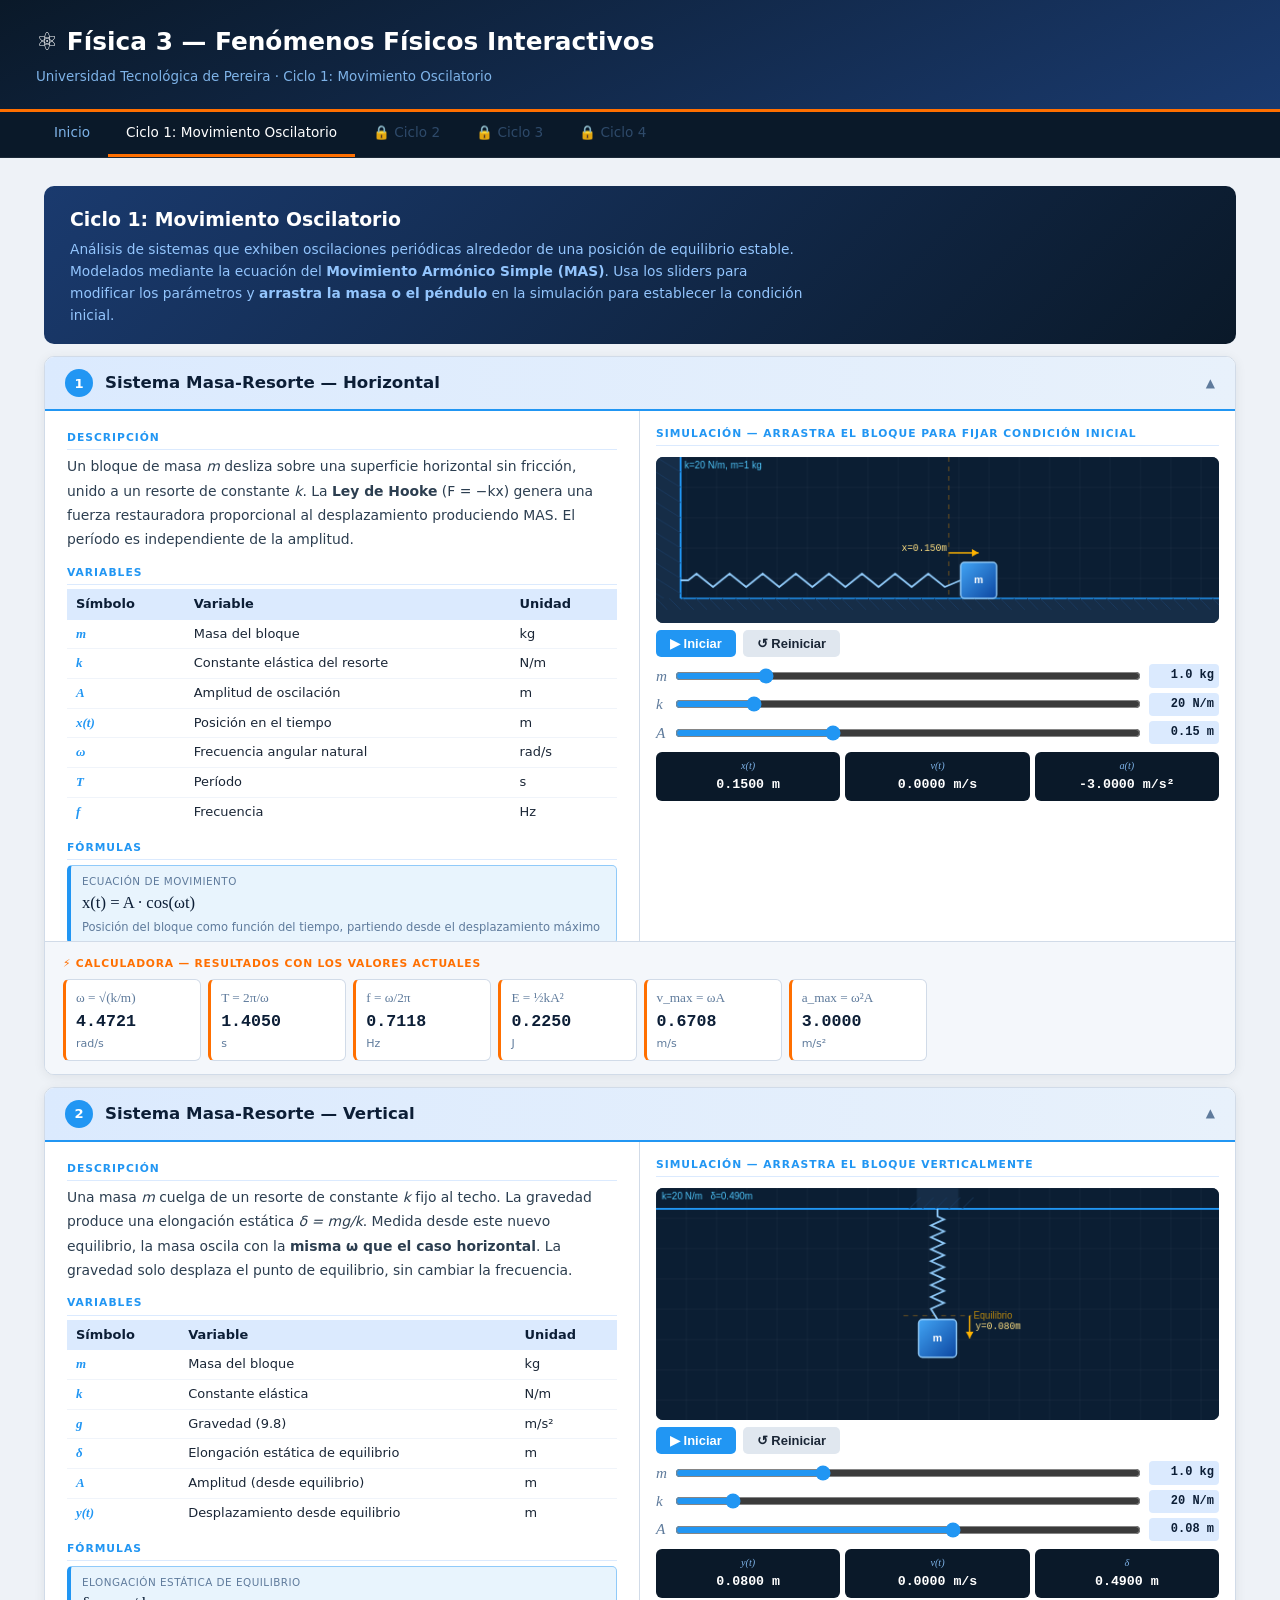
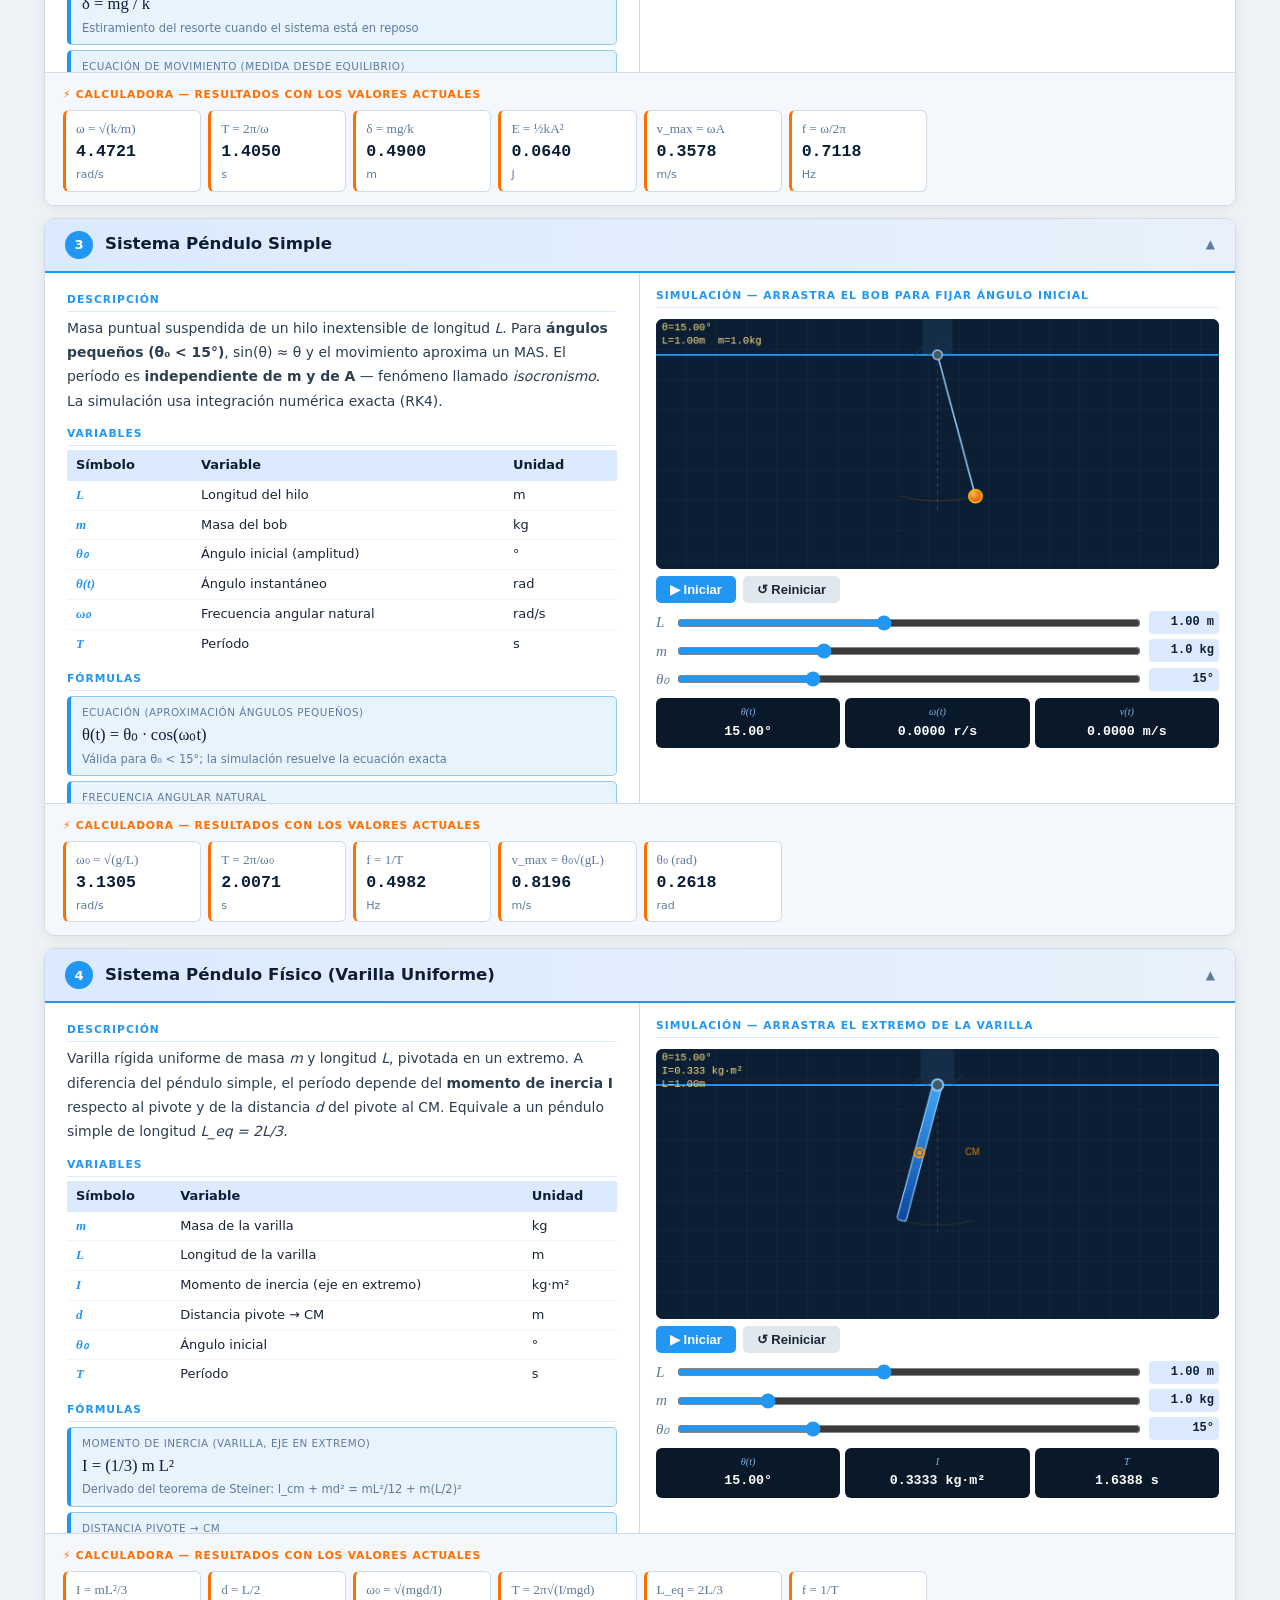
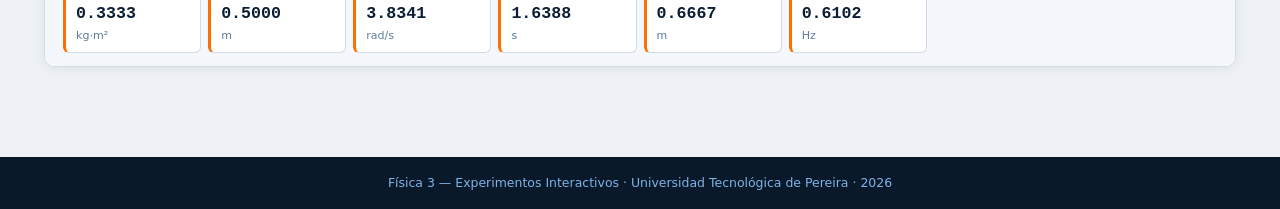
==== ciclo1.html @ 71fa4393 "se agregó la base del proyecto" ====
<!DOCTYPE html>
<html lang="es">
<head>
  <meta charset="UTF-8">
  <meta name="viewport" content="width=device-width,initial-scale=1">
  <title>Física 3 — Ciclo 1: Movimiento Oscilatorio</title>
  <link rel="stylesheet" href="css/styles.css">
</head>
<body>
  <header>
    <h1>⚛ Física 3 — Fenómenos Físicos Interactivos</h1>
    <p>Universidad Tecnológica de Pereira · Ciclo 1: Movimiento Oscilatorio</p>
  </header>
  <nav>
    <a href="index.html">Inicio</a>
    <a href="ciclo1.html" class="on">Ciclo 1: Movimiento Oscilatorio</a>
    <span class="lk">🔒 Ciclo 2</span>
    <span class="lk">🔒 Ciclo 3</span>
    <span class="lk">🔒 Ciclo 4</span>
  </nav>
  <main>
    <div class="cycle-intro">
      <h2>Ciclo 1: Movimiento Oscilatorio</h2>
      <p>Análisis de sistemas que exhiben oscilaciones periódicas alrededor de una posición de equilibrio estable. Modelados mediante la ecuación del <strong>Movimiento Armónico Simple (MAS)</strong>. Usa los sliders para modificar los parámetros y <strong>arrastra la masa o el péndulo</strong> en la simulación para establecer la condición inicial.</p>
    </div>

    <!-- EXP 1 -->
    <article class="card">
      <div class="chdr" onclick="tog(1)"><div class="cnum">1</div><h3>Sistema Masa-Resorte — Horizontal</h3><span class="ico" id="i1">▲</span></div>
      <div class="cbody" id="b1">
        <div class="egrid">
          <div class="icol">
            <div class="lbl">Descripción</div>
            <p class="desc">Un bloque de masa <em>m</em> desliza sobre una superficie horizontal sin fricción, unido a un resorte de constante <em>k</em>. La <strong>Ley de Hooke</strong> (F = −kx) genera una fuerza restauradora proporcional al desplazamiento produciendo MAS. El período es independiente de la amplitud.</p>
            <div class="lbl">Variables</div>
            <table class="vt">
              <tr><th>Símbolo</th><th>Variable</th><th>Unidad</th></tr>
              <tr><td class="vs">m</td><td>Masa del bloque</td><td>kg</td></tr>
              <tr><td class="vs">k</td><td>Constante elástica del resorte</td><td>N/m</td></tr>
              <tr><td class="vs">A</td><td>Amplitud de oscilación</td><td>m</td></tr>
              <tr><td class="vs">x(t)</td><td>Posición en el tiempo</td><td>m</td></tr>
              <tr><td class="vs">ω</td><td>Frecuencia angular natural</td><td>rad/s</td></tr>
              <tr><td class="vs">T</td><td>Período</td><td>s</td></tr>
              <tr><td class="vs">f</td><td>Frecuencia</td><td>Hz</td></tr>
            </table>
            <div class="lbl">Fórmulas</div>
            <div class="fb"><div class="fn">Ecuación de movimiento</div><div class="fe">x(t) = A · cos(ωt)</div><div class="fd">Posición del bloque como función del tiempo, partiendo desde el desplazamiento máximo</div></div>
            <div class="fb"><div class="fn">Frecuencia angular natural</div><div class="fe">ω = √(k / m)</div><div class="fd">Mayor k o menor m → mayor ω → oscilación más rápida</div></div>
            <div class="fb"><div class="fn">Período de oscilación</div><div class="fe">T = 2π / ω = 2π · √(m / k)</div><div class="fd">Tiempo para completar un ciclo completo; independiente de A</div></div>
            <div class="fb"><div class="fn">Energía mecánica total (conservada)</div><div class="fe">E = ½ k A²</div><div class="fd">Constante durante el movimiento sin fricción; se distribuye entre Ec y Ep</div></div>
          </div>
          <div class="scol">
            <div class="lbl">Simulación — arrastra el bloque para fijar condición inicial</div>
            <canvas id="cv1" height="175"></canvas>
            <div class="ctrls"><button class="btn bgo" id="bb1">▶ Iniciar</button><button class="btn brs" id="br1">↺ Reiniciar</button></div>
            <div class="sls">
              <label>m</label><input type="range" id="s1m" min="0.1" max="5" step="0.1" value="1"><span class="sv" id="d1m">1.0 kg</span>
              <label>k</label><input type="range" id="s1k" min="5" max="100" step="1" value="20"><span class="sv" id="d1k">20 N/m</span>
              <label>A</label><input type="range" id="s1A" min="0.05" max="0.35" step="0.01" value="0.15"><span class="sv" id="d1A">0.15 m</span>
            </div>
            <div class="rdout">
              <div class="ri"><div class="rl">x(t)</div><div class="rv" id="r1x">0.1500 m</div></div>
              <div class="ri"><div class="rl">v(t)</div><div class="rv" id="r1v">0.0000 m/s</div></div>
              <div class="ri"><div class="rl">a(t)</div><div class="rv" id="r1a">0.0000 m/s²</div></div>
            </div>
          </div>
        </div>
        <div class="calc"><div class="cttl">⚡ Calculadora — resultados con los valores actuales</div><div class="cgrid" id="cl1"></div></div>
      </div>
    </article>

    <!-- EXP 2 -->
    <article class="card">
      <div class="chdr" onclick="tog(2)"><div class="cnum">2</div><h3>Sistema Masa-Resorte — Vertical</h3><span class="ico" id="i2">▲</span></div>
      <div class="cbody" id="b2">
        <div class="egrid">
          <div class="icol">
            <div class="lbl">Descripción</div>
            <p class="desc">Una masa <em>m</em> cuelga de un resorte de constante <em>k</em> fijo al techo. La gravedad produce una elongación estática <em>δ = mg/k</em>. Medida desde este nuevo equilibrio, la masa oscila con la <strong>misma ω que el caso horizontal</strong>. La gravedad solo desplaza el punto de equilibrio, sin cambiar la frecuencia.</p>
            <div class="lbl">Variables</div>
            <table class="vt">
              <tr><th>Símbolo</th><th>Variable</th><th>Unidad</th></tr>
              <tr><td class="vs">m</td><td>Masa del bloque</td><td>kg</td></tr>
              <tr><td class="vs">k</td><td>Constante elástica</td><td>N/m</td></tr>
              <tr><td class="vs">g</td><td>Gravedad (9.8)</td><td>m/s²</td></tr>
              <tr><td class="vs">δ</td><td>Elongación estática de equilibrio</td><td>m</td></tr>
              <tr><td class="vs">A</td><td>Amplitud (desde equilibrio)</td><td>m</td></tr>
              <tr><td class="vs">y(t)</td><td>Desplazamiento desde equilibrio</td><td>m</td></tr>
            </table>
            <div class="lbl">Fórmulas</div>
            <div class="fb"><div class="fn">Elongación estática de equilibrio</div><div class="fe">δ = mg / k</div><div class="fd">Estiramiento del resorte cuando el sistema está en reposo</div></div>
            <div class="fb"><div class="fn">Ecuación de movimiento (medida desde equilibrio)</div><div class="fe">y(t) = A · cos(ωt)</div><div class="fd">La gravedad no aparece porque y se mide desde el nuevo equilibrio</div></div>
            <div class="fb"><div class="fn">Frecuencia angular</div><div class="fe">ω = √(k / m)</div><div class="fd">Idéntica al caso horizontal — g no interviene en ω</div></div>
            <div class="fb"><div class="fn">Período</div><div class="fe">T = 2π · √(m / k)</div><div class="fd">Independiente de g y de la elongación estática δ</div></div>
          </div>
          <div class="scol">
            <div class="lbl">Simulación — arrastra el bloque verticalmente</div>
            <canvas id="cv2" height="245"></canvas>
            <div class="ctrls"><button class="btn bgo" id="bb2">▶ Iniciar</button><button class="btn brs" id="br2">↺ Reiniciar</button></div>
            <div class="sls">
              <label>m</label><input type="range" id="s2m" min="0.1" max="3" step="0.1" value="1"><span class="sv" id="d2m">1.0 kg</span>
              <label>k</label><input type="range" id="s2k" min="10" max="100" step="5" value="20"><span class="sv" id="d2k">20 N/m</span>
              <label>A</label><input type="range" id="s2A" min="0.02" max="0.12" step="0.01" value="0.08"><span class="sv" id="d2A">0.08 m</span>
            </div>
            <div class="rdout">
              <div class="ri"><div class="rl">y(t)</div><div class="rv" id="r2y">0.0800 m</div></div>
              <div class="ri"><div class="rl">v(t)</div><div class="rv" id="r2v">0.0000 m/s</div></div>
              <div class="ri"><div class="rl">δ</div><div class="rv" id="r2d">0.4900 m</div></div>
            </div>
          </div>
        </div>
        <div class="calc"><div class="cttl">⚡ Calculadora — resultados con los valores actuales</div><div class="cgrid" id="cl2"></div></div>
      </div>
    </article>

    <!-- EXP 3 -->
    <article class="card">
      <div class="chdr" onclick="tog(3)"><div class="cnum">3</div><h3>Sistema Péndulo Simple</h3><span class="ico" id="i3">▲</span></div>
      <div class="cbody" id="b3">
        <div class="egrid">
          <div class="icol">
            <div class="lbl">Descripción</div>
            <p class="desc">Masa puntual suspendida de un hilo inextensible de longitud <em>L</em>. Para <strong>ángulos pequeños (θ₀ &lt; 15°)</strong>, sin(θ) ≈ θ y el movimiento aproxima un MAS. El período es <strong>independiente de m y de A</strong> — fenómeno llamado <em>isocronismo</em>. La simulación usa integración numérica exacta (RK4).</p>
            <div class="lbl">Variables</div>
            <table class="vt">
              <tr><th>Símbolo</th><th>Variable</th><th>Unidad</th></tr>
              <tr><td class="vs">L</td><td>Longitud del hilo</td><td>m</td></tr>
              <tr><td class="vs">m</td><td>Masa del bob</td><td>kg</td></tr>
              <tr><td class="vs">θ₀</td><td>Ángulo inicial (amplitud)</td><td>°</td></tr>
              <tr><td class="vs">θ(t)</td><td>Ángulo instantáneo</td><td>rad</td></tr>
              <tr><td class="vs">ω₀</td><td>Frecuencia angular natural</td><td>rad/s</td></tr>
              <tr><td class="vs">T</td><td>Período</td><td>s</td></tr>
            </table>
            <div class="lbl">Fórmulas</div>
            <div class="fb"><div class="fn">Ecuación (aproximación ángulos pequeños)</div><div class="fe">θ(t) = θ₀ · cos(ω₀t)</div><div class="fd">Válida para θ₀ &lt; 15°; la simulación resuelve la ecuación exacta</div></div>
            <div class="fb"><div class="fn">Frecuencia angular natural</div><div class="fe">ω₀ = √(g / L)</div><div class="fd">Solo depende de L y g; la masa m no influye</div></div>
            <div class="fb"><div class="fn">Período</div><div class="fe">T = 2π · √(L / g)</div><div class="fd">Isocronismo: T independiente de m y θ₀ (ángulos pequeños)</div></div>
            <div class="fb"><div class="fn">Velocidad máxima (al pasar por vertical)</div><div class="fe">v_max = θ₀ · √(gL)</div><div class="fd">θ₀ debe expresarse en radianes</div></div>
          </div>
          <div class="scol">
            <div class="lbl">Simulación — arrastra el bob para fijar ángulo inicial</div>
            <canvas id="cv3" height="265"></canvas>
            <div class="ctrls"><button class="btn bgo" id="bb3">▶ Iniciar</button><button class="btn brs" id="br3">↺ Reiniciar</button></div>
            <div class="sls">
              <label>L</label><input type="range" id="s3L" min="0.2" max="2" step="0.05" value="1"><span class="sv" id="d3L">1.00 m</span>
              <label>m</label><input type="range" id="s3m" min="0.1" max="3" step="0.1" value="1"><span class="sv" id="d3m">1.0 kg</span>
              <label>θ₀</label><input type="range" id="s3t" min="3" max="45" step="1" value="15"><span class="sv" id="d3t">15°</span>
            </div>
            <div class="rdout">
              <div class="ri"><div class="rl">θ(t)</div><div class="rv" id="r3t">15.00°</div></div>
              <div class="ri"><div class="rl">ω(t)</div><div class="rv" id="r3w">0.0000 r/s</div></div>
              <div class="ri"><div class="rl">v(t)</div><div class="rv" id="r3v">0.0000 m/s</div></div>
            </div>
          </div>
        </div>
        <div class="calc"><div class="cttl">⚡ Calculadora — resultados con los valores actuales</div><div class="cgrid" id="cl3"></div></div>
      </div>
    </article>

    <!-- EXP 4 -->
    <article class="card">
      <div class="chdr" onclick="tog(4)"><div class="cnum">4</div><h3>Sistema Péndulo Físico (Varilla Uniforme)</h3><span class="ico" id="i4">▲</span></div>
      <div class="cbody" id="b4">
        <div class="egrid">
          <div class="icol">
            <div class="lbl">Descripción</div>
            <p class="desc">Varilla rígida uniforme de masa <em>m</em> y longitud <em>L</em>, pivotada en un extremo. A diferencia del péndulo simple, el período depende del <strong>momento de inercia I</strong> respecto al pivote y de la distancia <em>d</em> del pivote al CM. Equivale a un péndulo simple de longitud <em>L_eq = 2L/3</em>.</p>
            <div class="lbl">Variables</div>
            <table class="vt">
              <tr><th>Símbolo</th><th>Variable</th><th>Unidad</th></tr>
              <tr><td class="vs">m</td><td>Masa de la varilla</td><td>kg</td></tr>
              <tr><td class="vs">L</td><td>Longitud de la varilla</td><td>m</td></tr>
              <tr><td class="vs">I</td><td>Momento de inercia (eje en extremo)</td><td>kg·m²</td></tr>
              <tr><td class="vs">d</td><td>Distancia pivote → CM</td><td>m</td></tr>
              <tr><td class="vs">θ₀</td><td>Ángulo inicial</td><td>°</td></tr>
              <tr><td class="vs">T</td><td>Período</td><td>s</td></tr>
            </table>
            <div class="lbl">Fórmulas</div>
            <div class="fb"><div class="fn">Momento de inercia (varilla, eje en extremo)</div><div class="fe">I = (1/3) m L²</div><div class="fd">Derivado del teorema de Steiner: I_cm + md² = mL²/12 + m(L/2)²</div></div>
            <div class="fb"><div class="fn">Distancia pivote → CM</div><div class="fe">d = L / 2</div><div class="fd">El CM de una varilla uniforme está en su punto medio geométrico</div></div>
            <div class="fb"><div class="fn">Período general del péndulo físico</div><div class="fe">T = 2π · √(I / mgd)</div><div class="fd">Válido para cualquier cuerpo rígido que oscila en torno a un eje fijo</div></div>
            <div class="fb"><div class="fn">Período simplificado (varilla uniforme)</div><div class="fe">T = 2π · √(2L / 3g)</div><div class="fd">Equivale a péndulo simple de longitud equivalente L_eq = 2L/3</div></div>
          </div>
          <div class="scol">
            <div class="lbl">Simulación — arrastra el extremo de la varilla</div>
            <canvas id="cv4" height="285"></canvas>
            <div class="ctrls"><button class="btn bgo" id="bb4">▶ Iniciar</button><button class="btn brs" id="br4">↺ Reiniciar</button></div>
            <div class="sls">
              <label>L</label><input type="range" id="s4L" min="0.2" max="2" step="0.05" value="1"><span class="sv" id="d4L">1.00 m</span>
              <label>m</label><input type="range" id="s4m" min="0.1" max="5" step="0.1" value="1"><span class="sv" id="d4m">1.0 kg</span>
              <label>θ₀</label><input type="range" id="s4t" min="3" max="45" step="1" value="15"><span class="sv" id="d4t">15°</span>
            </div>
            <div class="rdout">
              <div class="ri"><div class="rl">θ(t)</div><div class="rv" id="r4t">15.00°</div></div>
              <div class="ri"><div class="rl">I</div><div class="rv" id="r4I">0.3333 kg·m²</div></div>
              <div class="ri"><div class="rl">T</div><div class="rv" id="r4T">— s</div></div>
            </div>
          </div>
        </div>
        <div class="calc"><div class="cttl">⚡ Calculadora — resultados con los valores actuales</div><div class="cgrid" id="cl4"></div></div>
      </div>
    </article>
  </main>
  <footer>Física 3 — Experimentos Interactivos · Universidad Tecnológica de Pereira · 2026</footer>

  <!-- Scripts: orden obligatorio -->
  <script src="js/utils.js"></script>
  <script src="js/main.js"></script>
  <script src="js/sim1.js"></script>
  <script src="js/sim2.js"></script>
  <script src="js/sim3.js"></script>
  <script src="js/sim4.js"></script>
</body>
</html>
---- css/styles.css ----
*,*::before,*::after { box-sizing: border-box; margin: 0; padding: 0; }

:root {
  --navy: #0c1e36;
  --blue: #1565c0;
  --lb:   #2196f3;
  --acc:  #ff6f00;
  --bg:   #eef2f7;
  --card: #fff;
  --bdr:  #d1dbe8;
  --muted:#5f7b9c;
  --text: #1a2636;
}

body {
  font-family: 'Segoe UI', system-ui, sans-serif;
  background: var(--bg);
  color: var(--text);
  line-height: 1.6;
}

/* ── Header ─────────────────────────────────────── */
header {
  background: linear-gradient(155deg, #0a1929, #1a3a6e);
  color: #fff;
  padding: 22px 36px;
  border-bottom: 3px solid var(--acc);
}
header h1 { font-size: 1.55rem; font-weight: 700; }
header p  { color: #7eb3e8; font-size: .84rem; margin-top: 4px; }

/* ── Nav ─────────────────────────────────────────── */
nav {
  background: #0a1929;
  display: flex;
  padding: 0 36px;
  border-bottom: 1px solid rgba(255,255,255,.07);
  overflow-x: auto;
}
nav a, nav span {
  color: #7eb3e8;
  text-decoration: none;
  padding: 10px 18px;
  font-size: .85rem;
  font-weight: 500;
  border-bottom: 3px solid transparent;
  white-space: nowrap;
  display: inline-block;
}
nav a.on  { color: #fff; border-color: var(--acc); }
nav a:hover { color: #fff; }
nav .lk   { color: #2e4a6a; cursor: default; }

/* ── Main ────────────────────────────────────────── */
main { max-width: 1220px; margin: 0 auto; padding: 28px 14px; }

/* ── Hub (index) ────────────────────────────────── */
.hub-grid {
  display: grid;
  grid-template-columns: repeat(auto-fill, minmax(240px, 1fr));
  gap: 18px;
  margin-top: 10px;
}
.hub-card {
  background: var(--card);
  border: 1px solid var(--bdr);
  border-radius: 12px;
  padding: 28px 24px;
  text-decoration: none;
  color: var(--text);
  box-shadow: 0 2px 12px rgba(0,0,0,.07);
  transition: transform .15s, box-shadow .15s;
}
.hub-card:hover { transform: translateY(-3px); box-shadow: 0 6px 22px rgba(0,0,0,.12); }
.hub-card.locked { opacity: .5; cursor: default; pointer-events: none; }
.hub-num {
  width: 36px; height: 36px;
  background: var(--lb); color: #fff;
  border-radius: 50%;
  display: grid; place-items: center;
  font-weight: 700; font-size: 1rem;
  margin-bottom: 12px;
}
.hub-card h2  { font-size: 1.05rem; margin-bottom: 8px; }
.hub-card p   { font-size: .84rem; color: var(--muted); }
.hub-btn      { display: inline-block; margin-top: 14px; color: var(--lb); font-weight: 600; font-size: .85rem; }

/* ── Cycle intro ─────────────────────────────────── */
.cycle-intro {
  background: linear-gradient(135deg, #1a3a6e, #0a1929);
  color: #fff;
  padding: 18px 26px;
  border-radius: 10px;
  margin-bottom: 6px;
}
.cycle-intro h2 { font-size: 1.18rem; margin-bottom: 4px; }
.cycle-intro p  { color: #93c5fd; font-size: .86rem; max-width: 740px; }

/* ── Card ────────────────────────────────────────── */
.card {
  background: var(--card);
  border: 1px solid var(--bdr);
  border-radius: 10px;
  margin: 12px 0;
  overflow: hidden;
  box-shadow: 0 2px 12px rgba(0,0,0,.07);
}
.chdr {
  background: linear-gradient(90deg, #dbeafe, #e8f1fb);
  border-bottom: 2px solid var(--lb);
  padding: 12px 20px;
  display: flex;
  align-items: center;
  gap: 12px;
  cursor: pointer;
  user-select: none;
  transition: background .15s;
}
.chdr:hover { background: linear-gradient(90deg, #bfdbfe, #dbeafe); }
.cnum {
  width: 28px; height: 28px;
  background: var(--lb); color: #fff;
  border-radius: 50%;
  display: grid; place-items: center;
  font-weight: 700; font-size: .82rem;
  flex-shrink: 0;
}
.chdr h3 { color: var(--navy); font-size: 1.04rem; flex: 1; }
.ico     { color: var(--muted); font-size: .75rem; margin-left: auto; }

/* ── Experiment grid ─────────────────────────────── */
.egrid {
  display: grid;
  grid-template-columns: 1fr 1fr;
}
@media (max-width: 800px) { .egrid { grid-template-columns: 1fr; } }

.icol {
  padding: 18px 22px;
  border-right: 1px solid var(--bdr);
  overflow-y: auto;
  max-height: 530px;
}
@media (max-width: 800px) {
  .icol { border-right: none; border-bottom: 1px solid var(--bdr); }
}
.scol { padding: 14px 16px; display: flex; flex-direction: column; gap: 7px; }

/* ── Info labels ─────────────────────────────────── */
.lbl {
  font-size: .67rem; font-weight: 700;
  letter-spacing: 1px; text-transform: uppercase;
  color: var(--lb);
  margin: 12px 0 4px;
  padding-bottom: 3px;
  border-bottom: 1px solid #dbeafe;
}
.lbl:first-child { margin-top: 0; }
.desc { font-size: .87rem; color: #2c3e50; line-height: 1.75; }

/* ── Variables table ─────────────────────────────── */
.vt { width: 100%; border-collapse: collapse; font-size: .81rem; margin-top: 4px; }
.vt th { background: #dbeafe; color: var(--navy); font-weight: 600; padding: 5px 9px; text-align: left; }
.vt td { padding: 4px 9px; border-bottom: 1px solid #f0f4fa; }
.vt tr:last-child td { border: none; }
.vs { font-family: 'Times New Roman', serif; font-style: italic; font-weight: 700; color: var(--lb); }

/* ── Formula box ─────────────────────────────────── */
.fb {
  background: #e8f4fd;
  border: 1px solid #90caf9;
  border-left: 4px solid var(--lb);
  border-radius: 5px;
  padding: 7px 11px;
  margin: 5px 0;
}
.fb .fn { font-size: .65rem; text-transform: uppercase; letter-spacing: .5px; color: var(--muted); margin-bottom: 1px; }
.fb .fe { font-family: 'Times New Roman', serif; font-size: 1.04rem; color: var(--navy); }
.fb .fd { font-size: .72rem; color: var(--muted); margin-top: 1px; }

/* ── Simulation canvas ───────────────────────────── */
canvas {
  width: 100%;
  background: #0b1e33;
  border-radius: 7px;
  display: block;
  cursor: crosshair;
}

/* ── Buttons ─────────────────────────────────────── */
.ctrls { display: flex; gap: 7px; }
.btn   { padding: 6px 14px; border: none; border-radius: 5px; cursor: pointer; font-size: .81rem; font-weight: 600; }
.bgo   { background: var(--lb); color: #fff; }
.bgo:hover { background: #1976d2; }
.brs   { background: #e0e7ef; color: var(--text); }
.brs:hover { background: #cfd8e3; }

/* ── Sliders ─────────────────────────────────────── */
.sls { display: grid; grid-template-columns: auto 1fr 70px; gap: 4px 8px; align-items: center; }
.sls label { font-family: 'Times New Roman', serif; font-style: italic; font-size: .95rem; color: var(--muted); }
.sls input { accent-color: var(--lb); }
.sv {
  font-size: .75rem; font-weight: 700; font-family: monospace;
  background: #dbeafe; color: var(--navy);
  padding: 2px 5px; border-radius: 4px; text-align: right;
}

/* ── Readout row ─────────────────────────────────── */
.rdout { display: grid; grid-template-columns: repeat(3, 1fr); gap: 5px; }
.ri    { background: #0a1929; color: #fff; border-radius: 6px; padding: 6px 8px; text-align: center; }
.ri .rl { font-size: .64rem; color: #7eb3e8; font-family: 'Times New Roman', serif; font-style: italic; }
.ri .rv { font-family: monospace; font-size: .83rem; font-weight: 600; }

/* ── Calculator ──────────────────────────────────── */
.calc  { background: #f4f7fb; border-top: 1px solid var(--bdr); padding: 13px 18px; }
.cttl  { font-size: .67rem; font-weight: 700; text-transform: uppercase; letter-spacing: .8px; color: var(--acc); margin-bottom: 7px; }
.cgrid { display: grid; grid-template-columns: repeat(auto-fill, minmax(138px, 1fr)); gap: 7px; }
.ci    { background: #fff; border: 1px solid var(--bdr); border-left: 3px solid var(--acc); border-radius: 6px; padding: 7px 10px; }
.ci .cf { font-family: 'Times New Roman', serif; font-size: .83rem; color: var(--muted); }
.ci .cv { font-size: 1.04rem; font-weight: 700; color: var(--navy); font-family: monospace; }
.ci .cu { font-size: .69rem; color: var(--muted); }

/* ── Locked card ─────────────────────────────────── */
.lcard {
  background: var(--card); border: 2px dashed var(--bdr);
  border-radius: 10px; padding: 36px;
  text-align: center; color: var(--muted);
  margin: 10px 0;
}

/* ── Footer ──────────────────────────────────────── */
footer {
  background: #0a1929; color: #7eb3e8;
  text-align: center; padding: 16px;
  font-size: .78rem; margin-top: 50px;
}
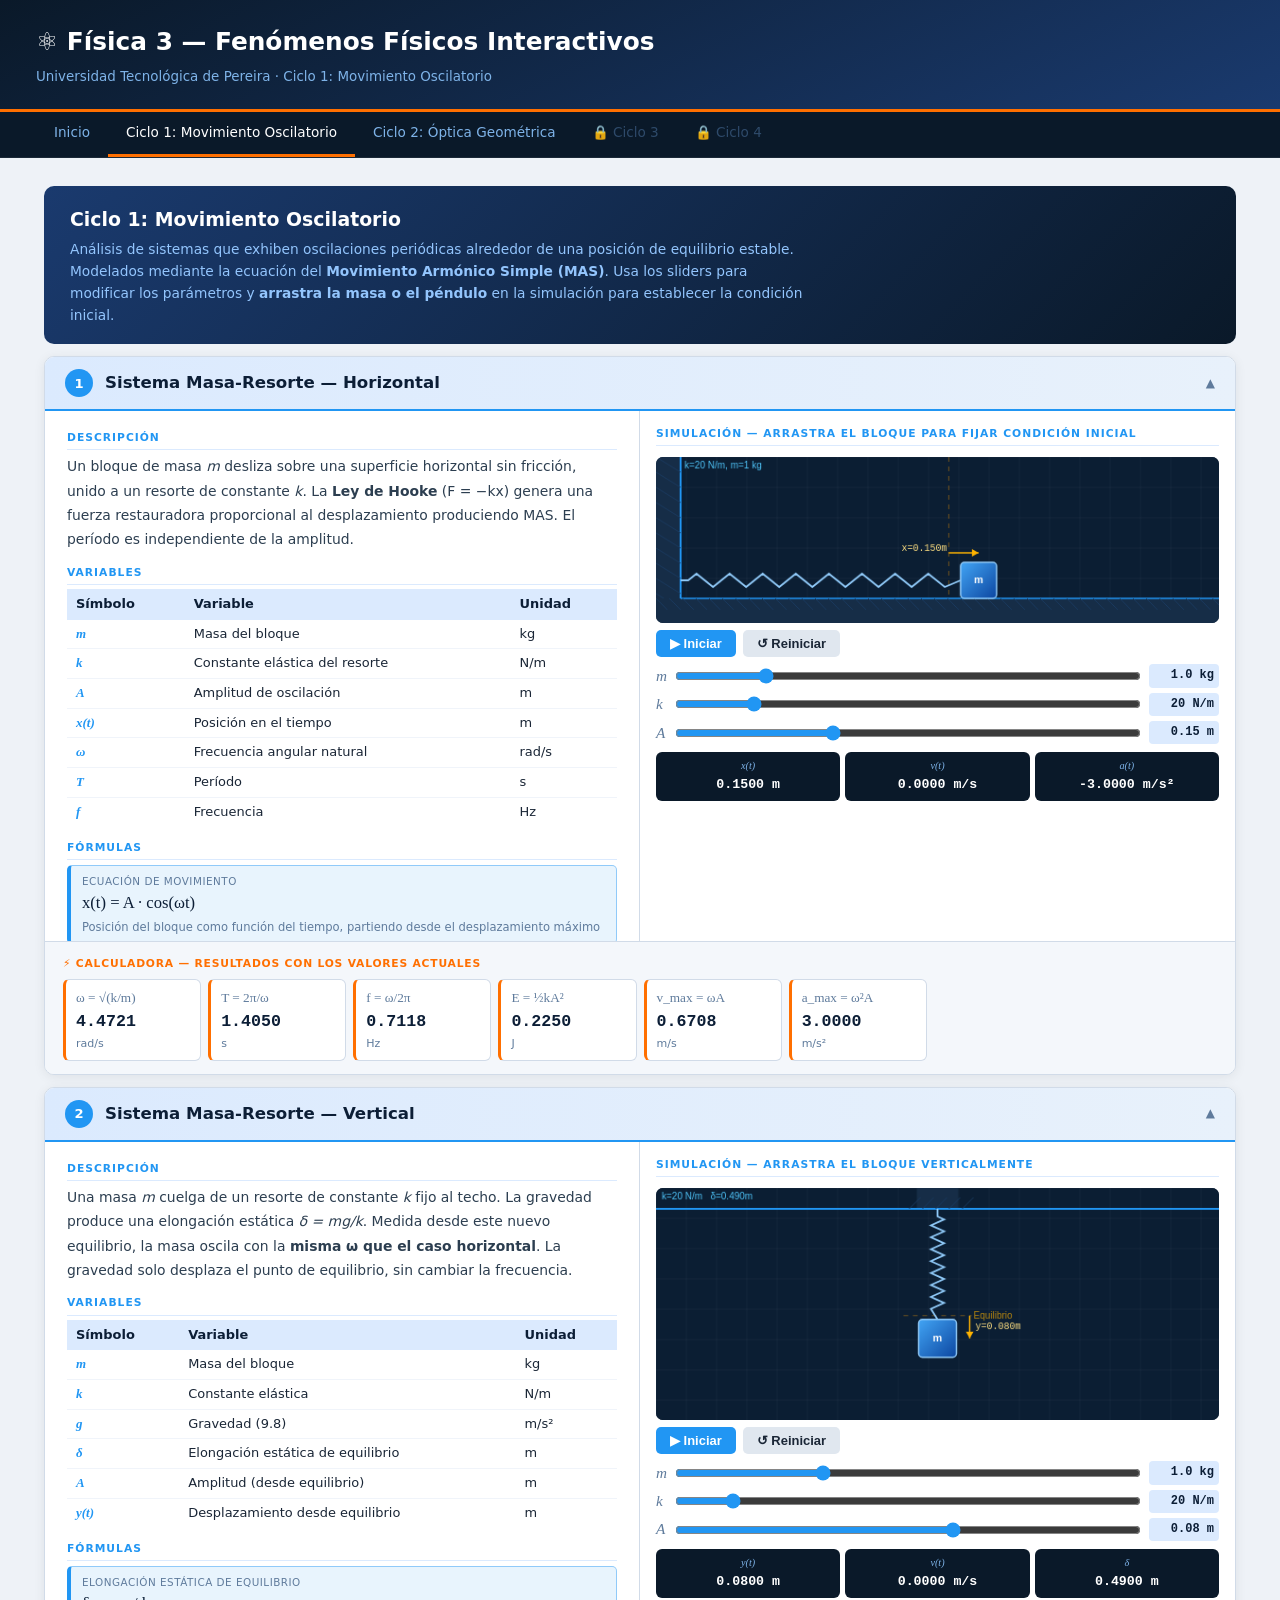
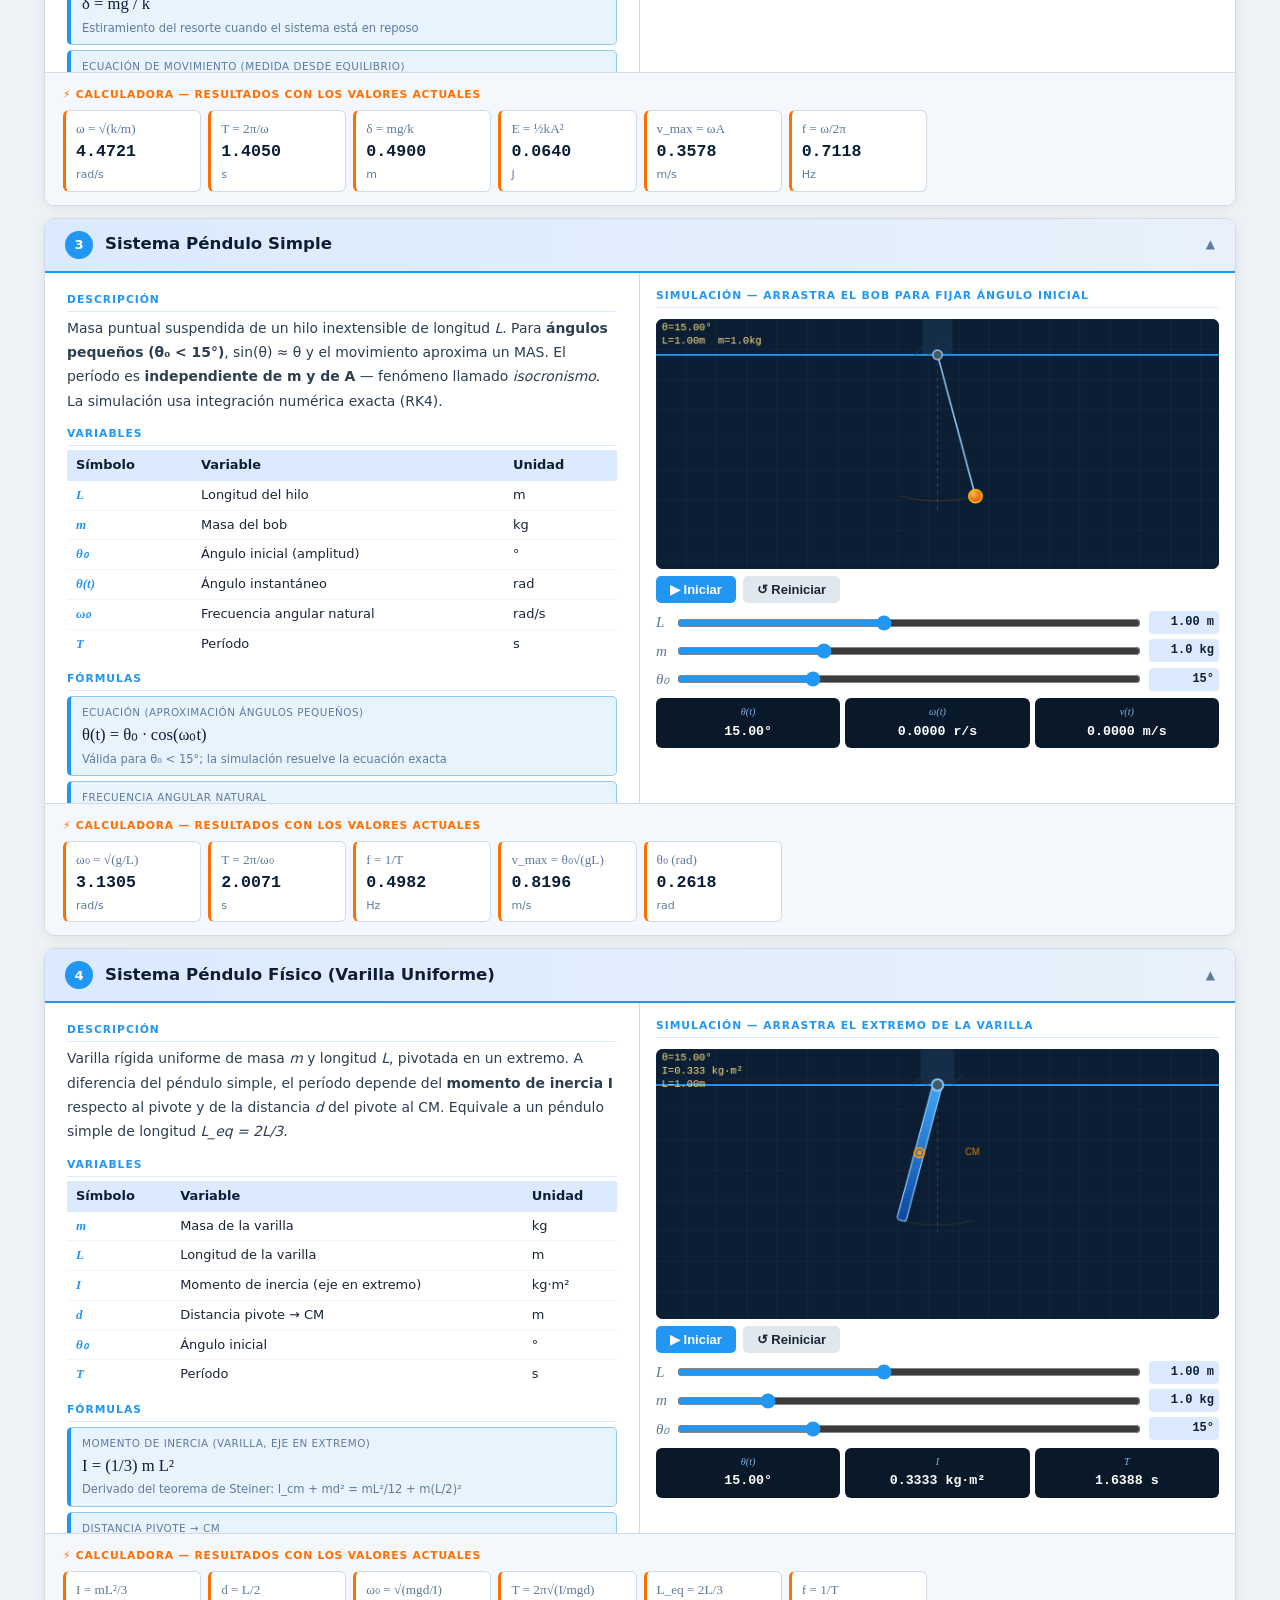
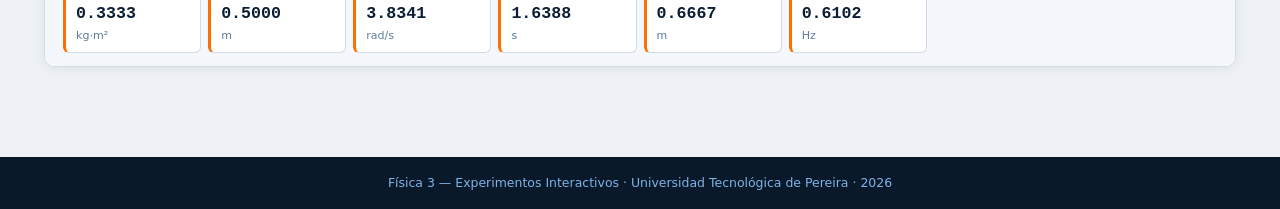
==== commit a706e2d2: "Merge branch 'codex/add-cycle-2-on-geometric-optics'" ====
--- a/ciclo1.html
+++ b/ciclo1.html
@@ -14,7 +14,7 @@
   <nav>
     <a href="index.html">Inicio</a>
     <a href="ciclo1.html" class="on">Ciclo 1: Movimiento Oscilatorio</a>
-    <span class="lk">🔒 Ciclo 2</span>
+    <a href="ciclo2.html">Ciclo 2: Óptica Geométrica</a>
     <span class="lk">🔒 Ciclo 3</span>
     <span class="lk">🔒 Ciclo 4</span>
   </nav>
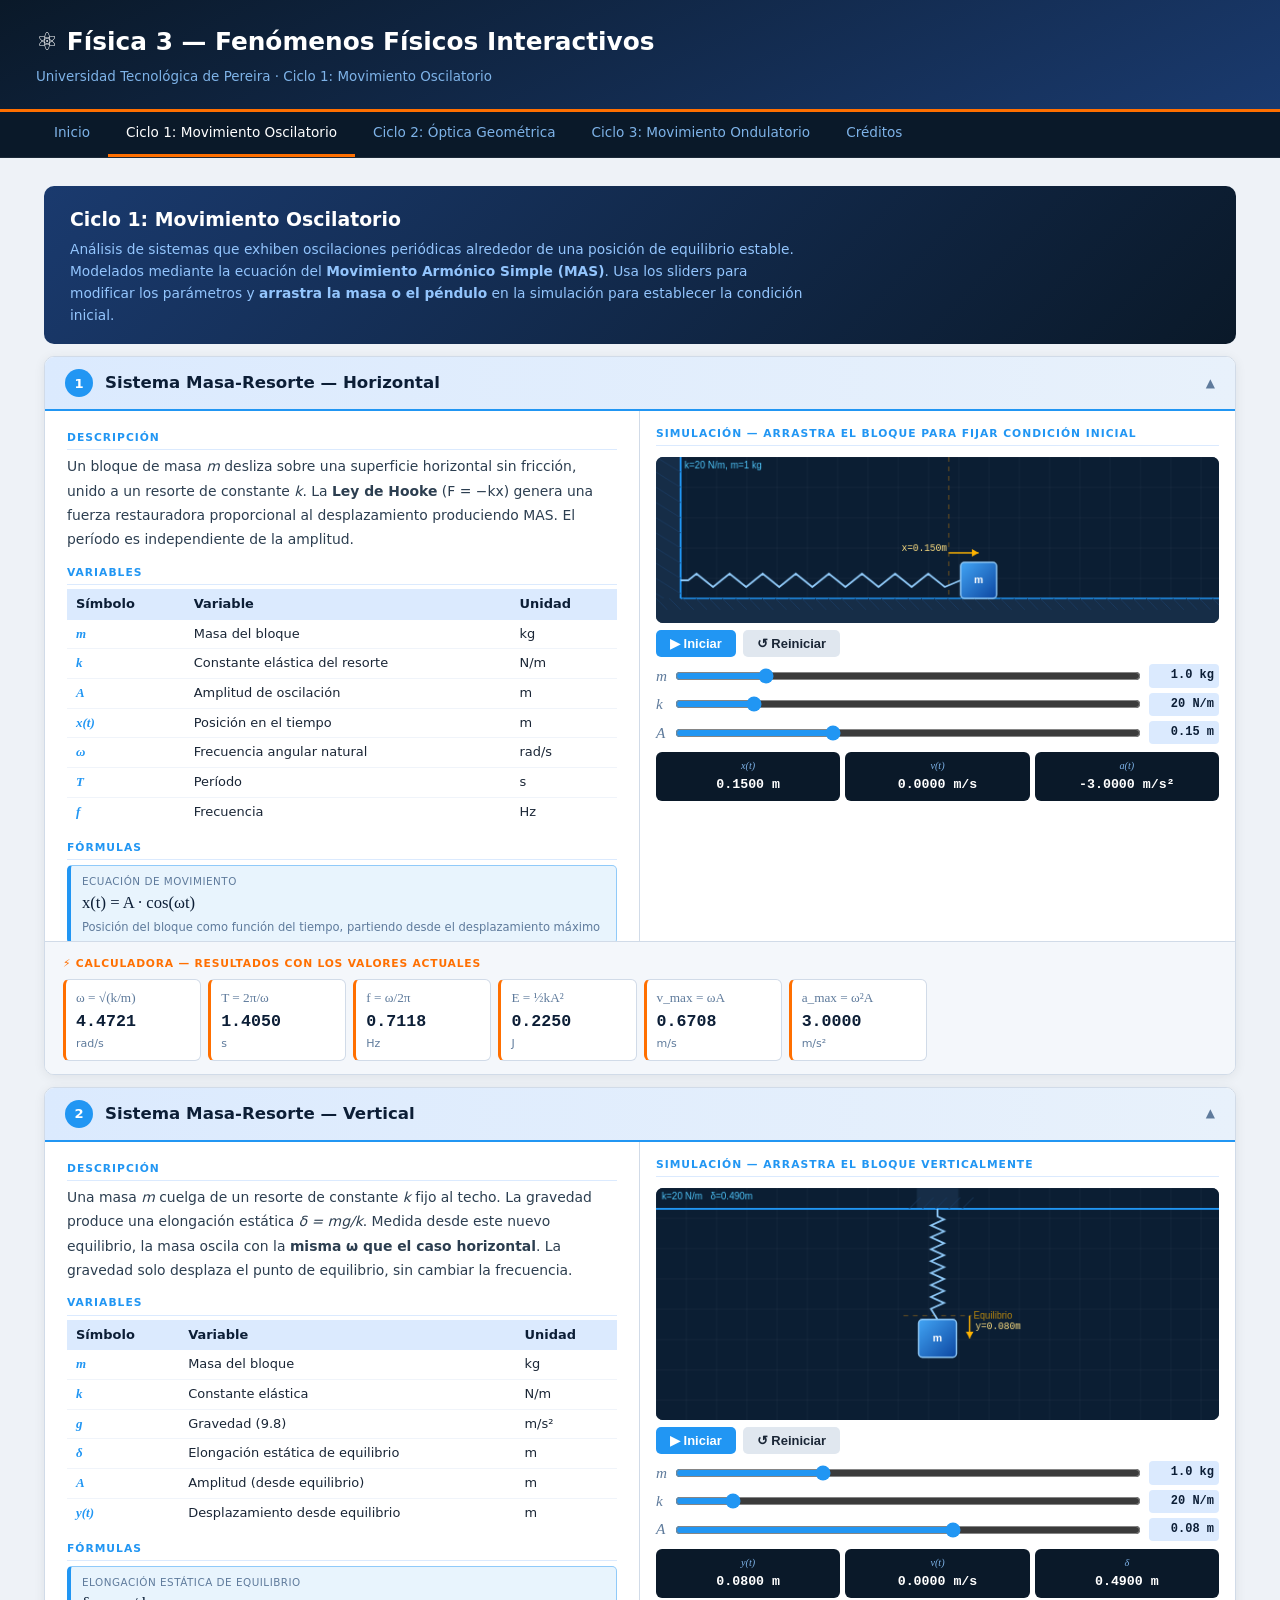
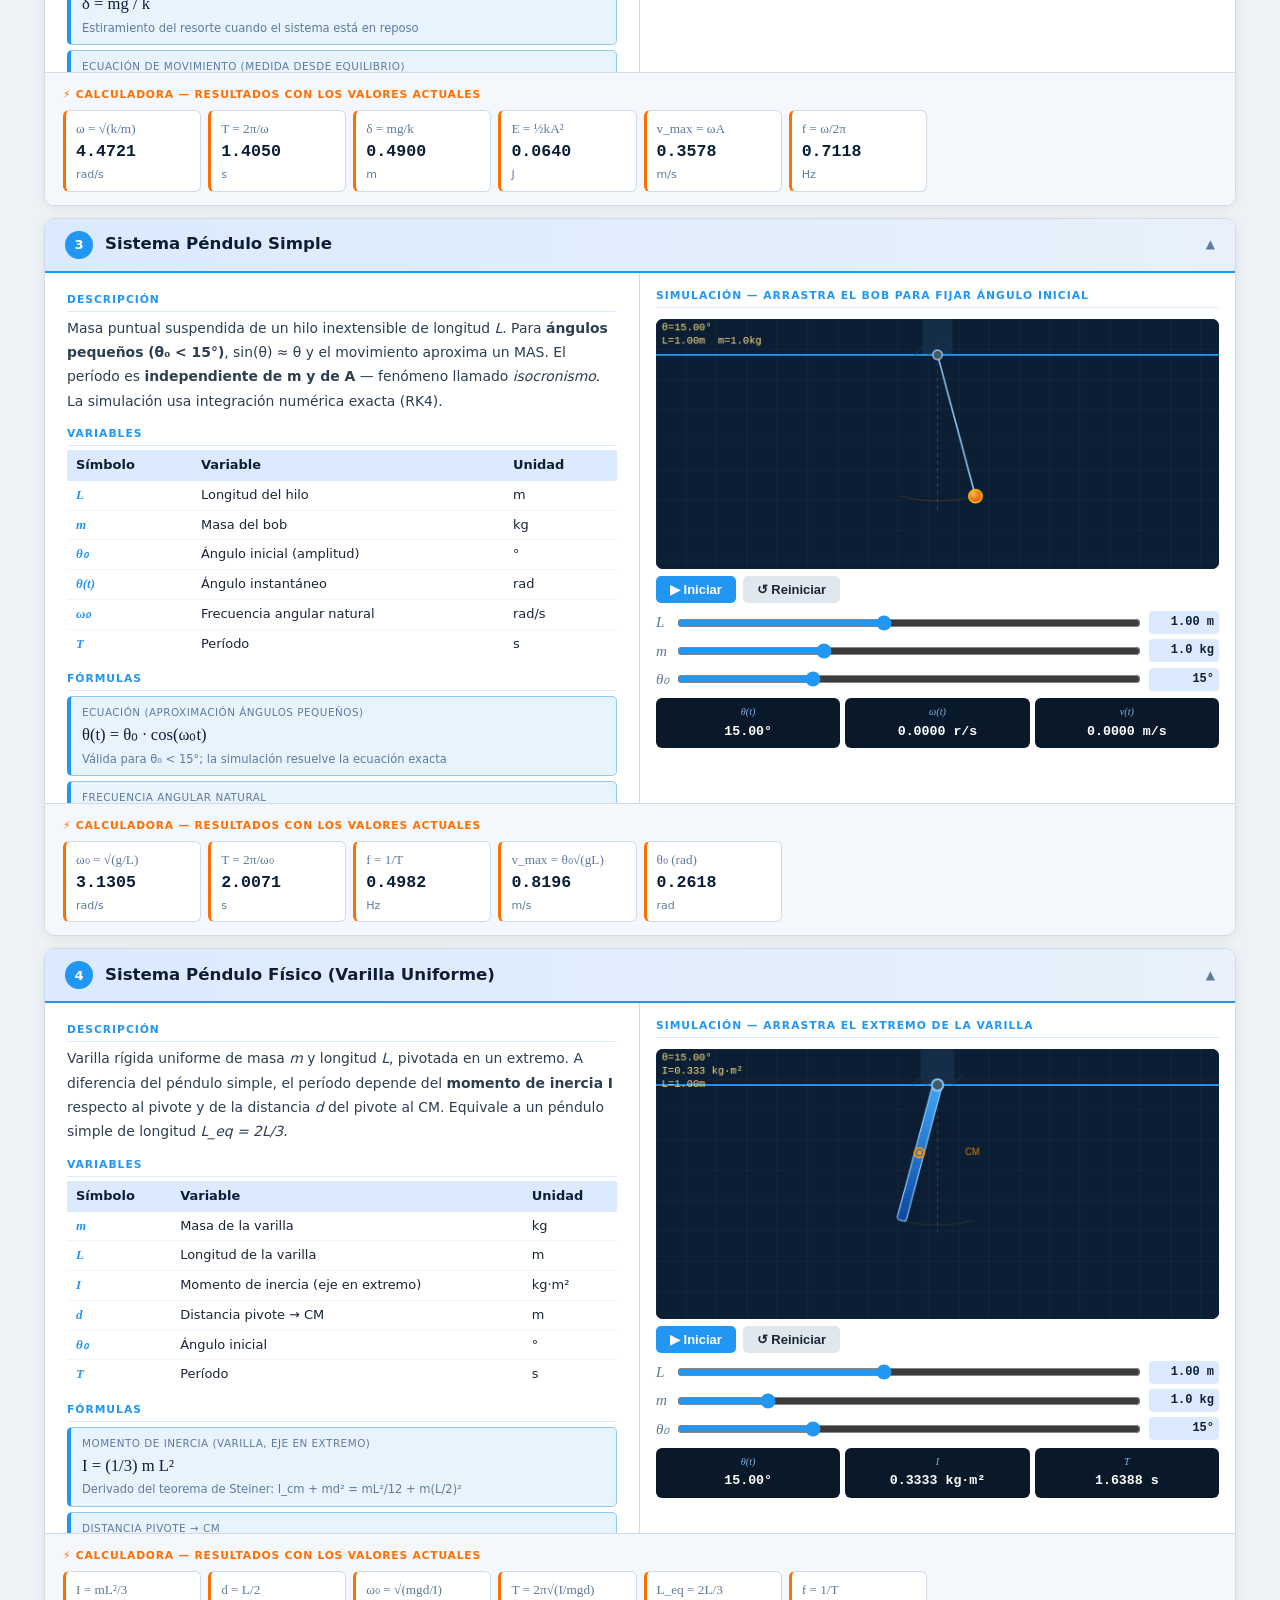
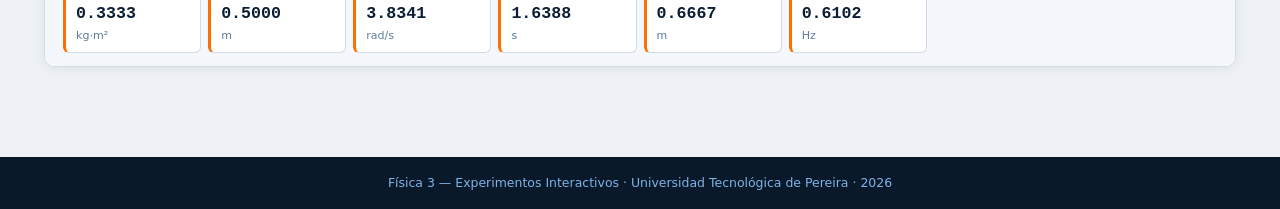
==== commit 071b440c: "Se hicieron correcciones menores y se agregó la pagina creditos" ====
--- a/ciclo1.html
+++ b/ciclo1.html
@@ -15,8 +15,8 @@
     <a href="index.html">Inicio</a>
     <a href="ciclo1.html" class="on">Ciclo 1: Movimiento Oscilatorio</a>
     <a href="ciclo2.html">Ciclo 2: Óptica Geométrica</a>
-    <span class="lk">🔒 Ciclo 3</span>
-    <span class="lk">🔒 Ciclo 4</span>
+    <a href="ciclo3.html">Ciclo 3: Movimiento Ondulatorio</a>
+    <a href="creditos.html">Créditos</a>
   </nav>
   <main>
     <div class="cycle-intro">
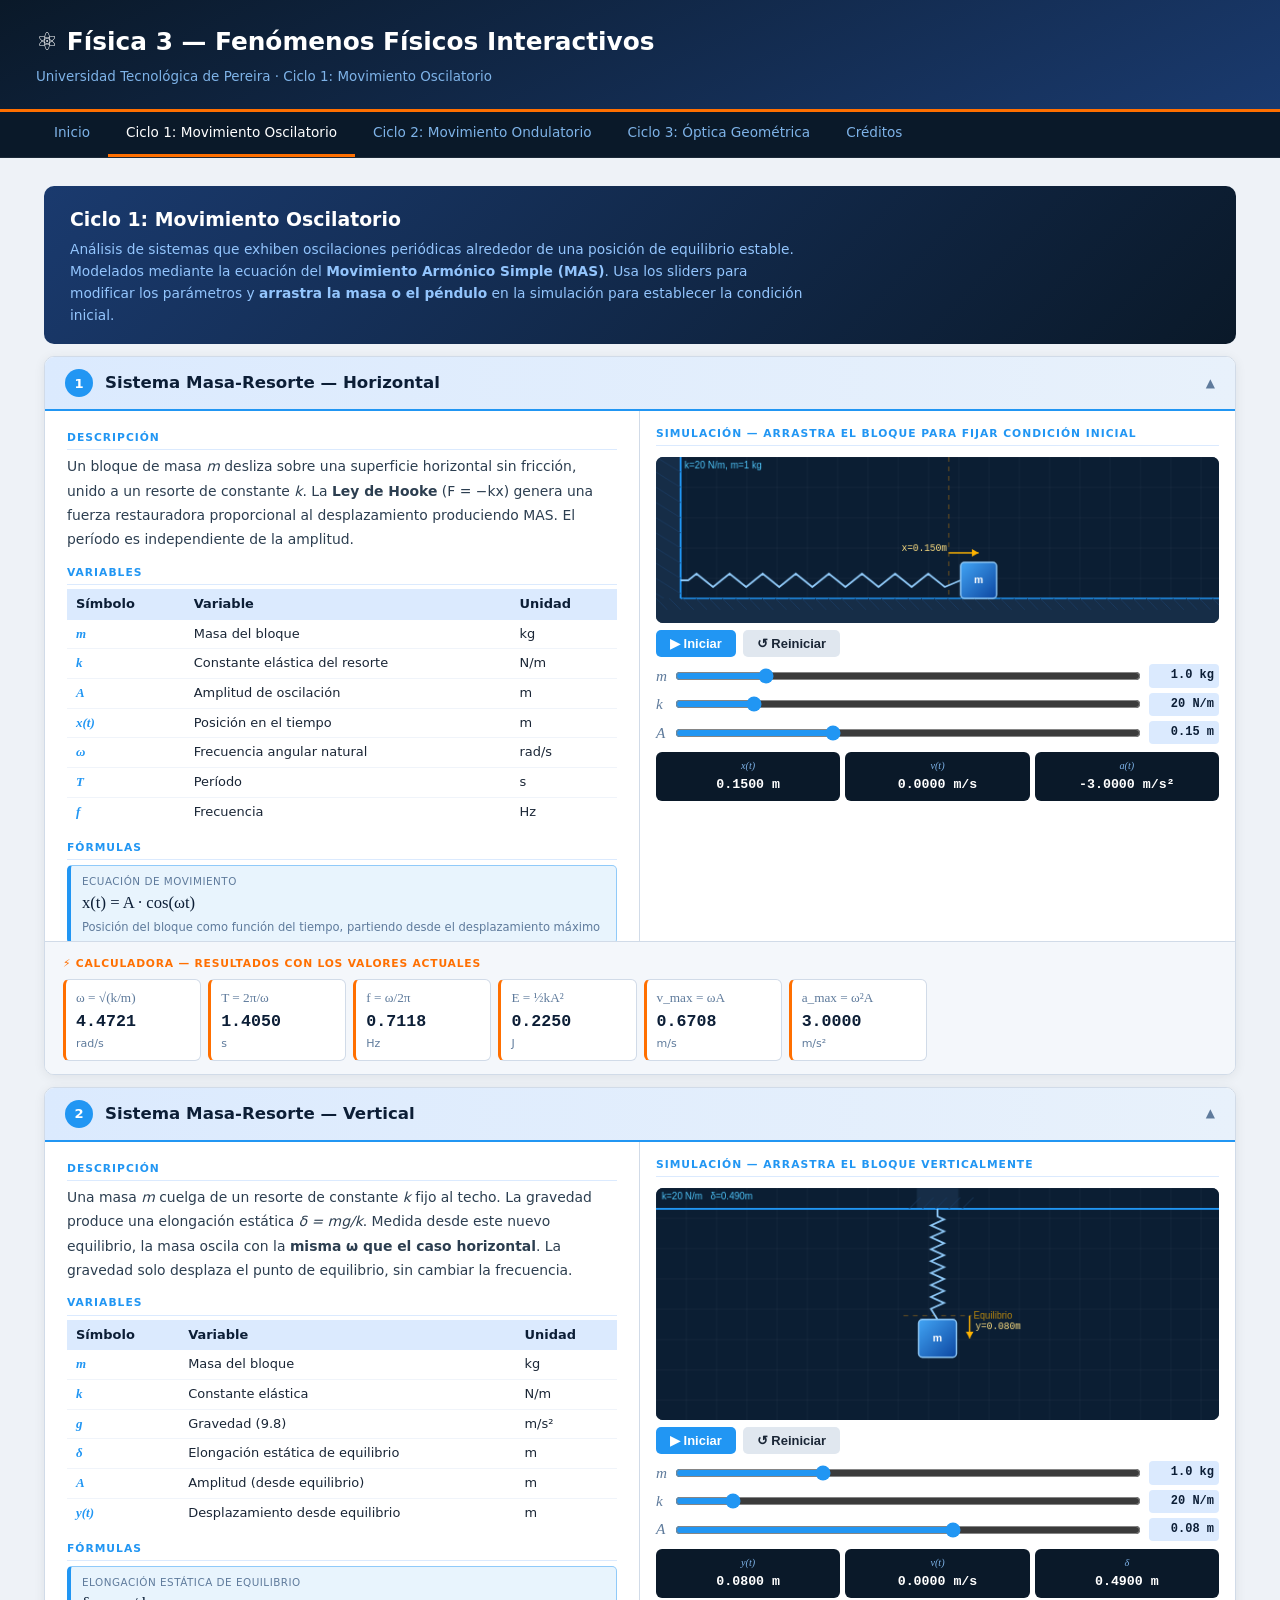
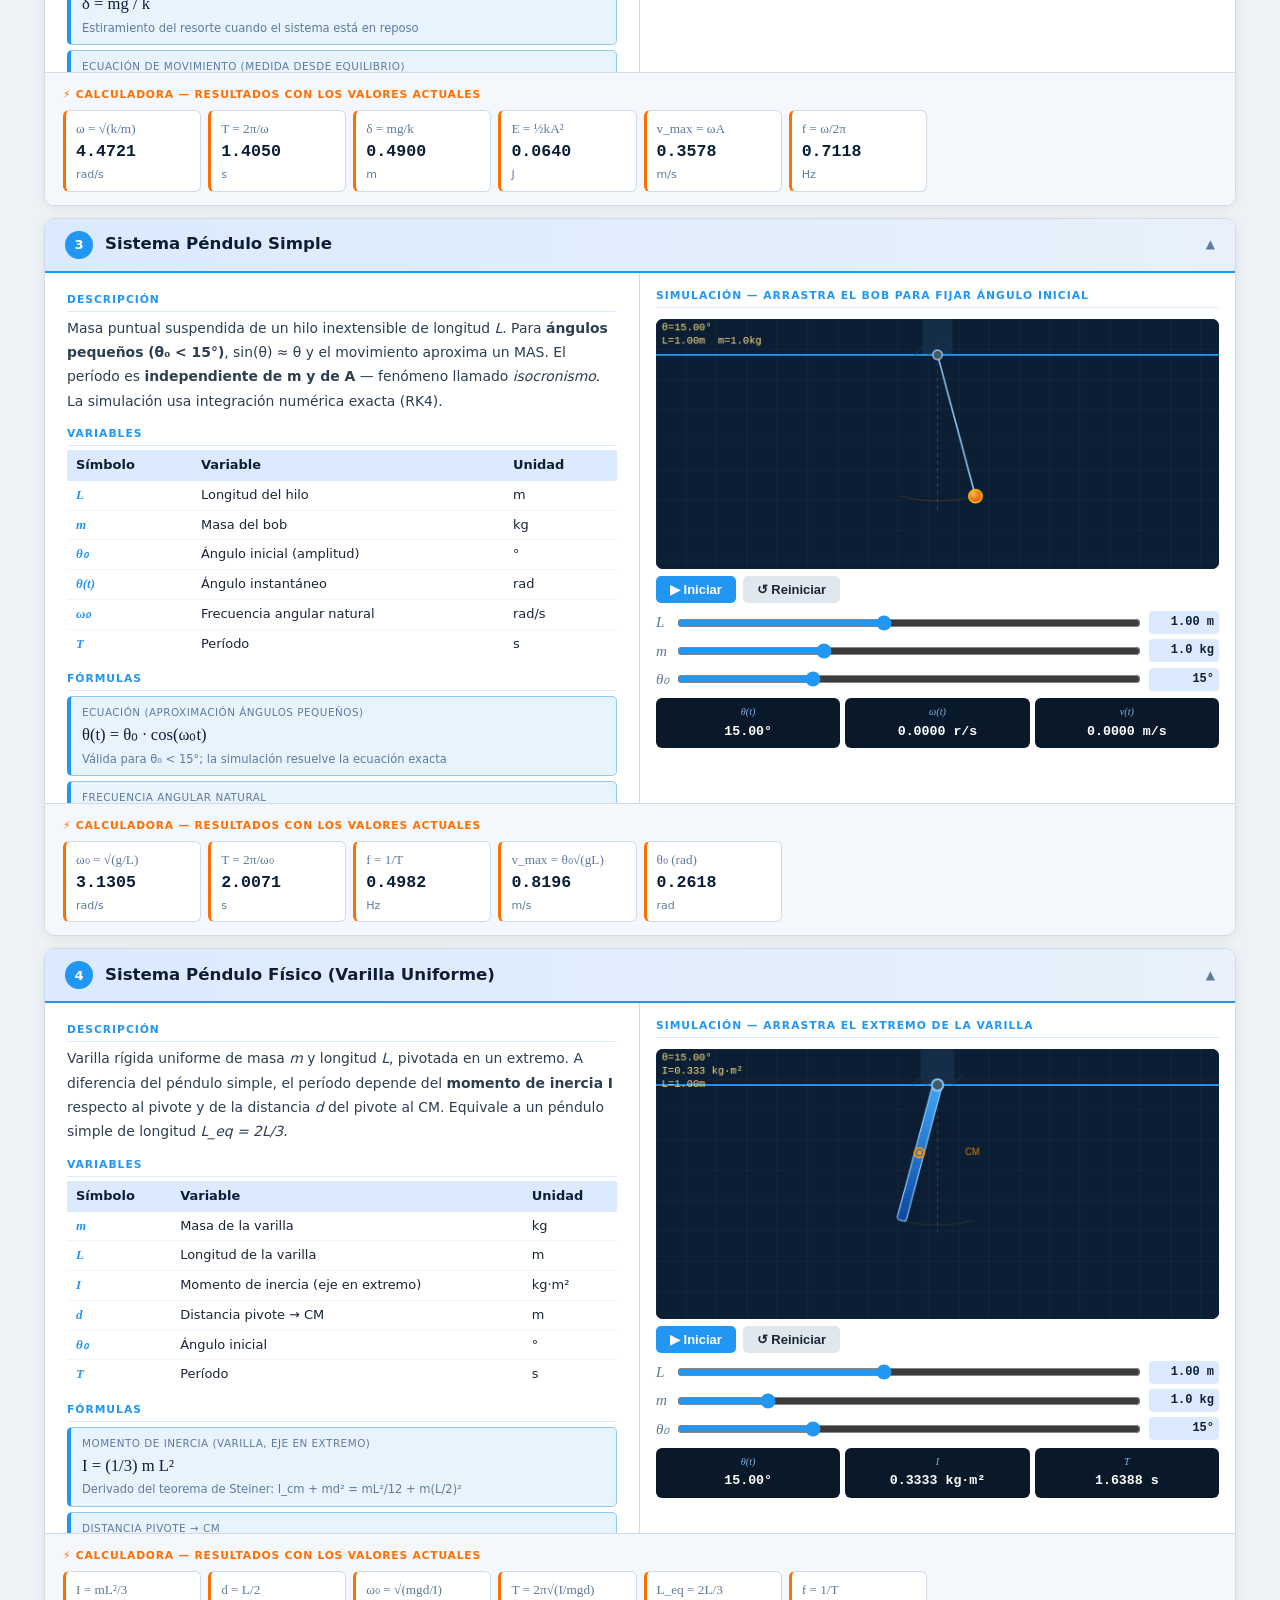
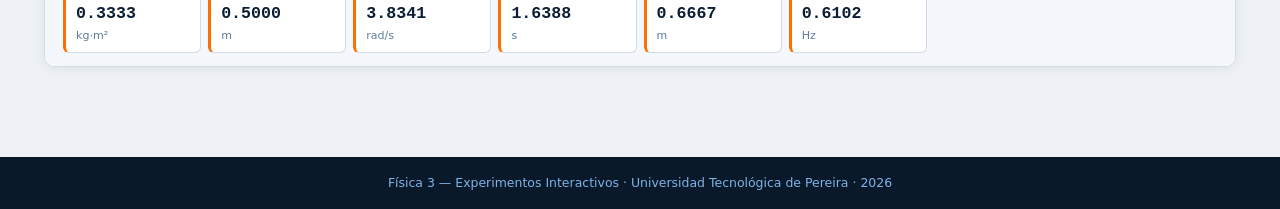
==== commit 0a5417e4: "Corrige orden de ciclos y nombres de simulaciones JS" ====
--- a/ciclo1.html
+++ b/ciclo1.html
@@ -14,8 +14,8 @@
   <nav>
     <a href="index.html">Inicio</a>
     <a href="ciclo1.html" class="on">Ciclo 1: Movimiento Oscilatorio</a>
-    <a href="ciclo2.html">Ciclo 2: Óptica Geométrica</a>
-    <a href="ciclo3.html">Ciclo 3: Movimiento Ondulatorio</a>
+    <a href="ciclo2.html">Ciclo 2: Movimiento Ondulatorio</a>
+    <a href="ciclo3.html">Ciclo 3: Óptica Geométrica</a>
     <a href="creditos.html">Créditos</a>
   </nav>
   <main>
@@ -206,9 +206,9 @@
   <!-- Scripts: orden obligatorio -->
   <script src="js/utils.js"></script>
   <script src="js/main.js"></script>
-  <script src="js/sim1.js"></script>
-  <script src="js/sim2.js"></script>
-  <script src="js/sim3.js"></script>
-  <script src="js/sim4.js"></script>
+  <script src="js/resorte-horizontal.js"></script>
+  <script src="js/resorte-vertical.js"></script>
+  <script src="js/pendulo-simple.js"></script>
+  <script src="js/pendulo-fisico.js"></script>
 </body>
 </html>
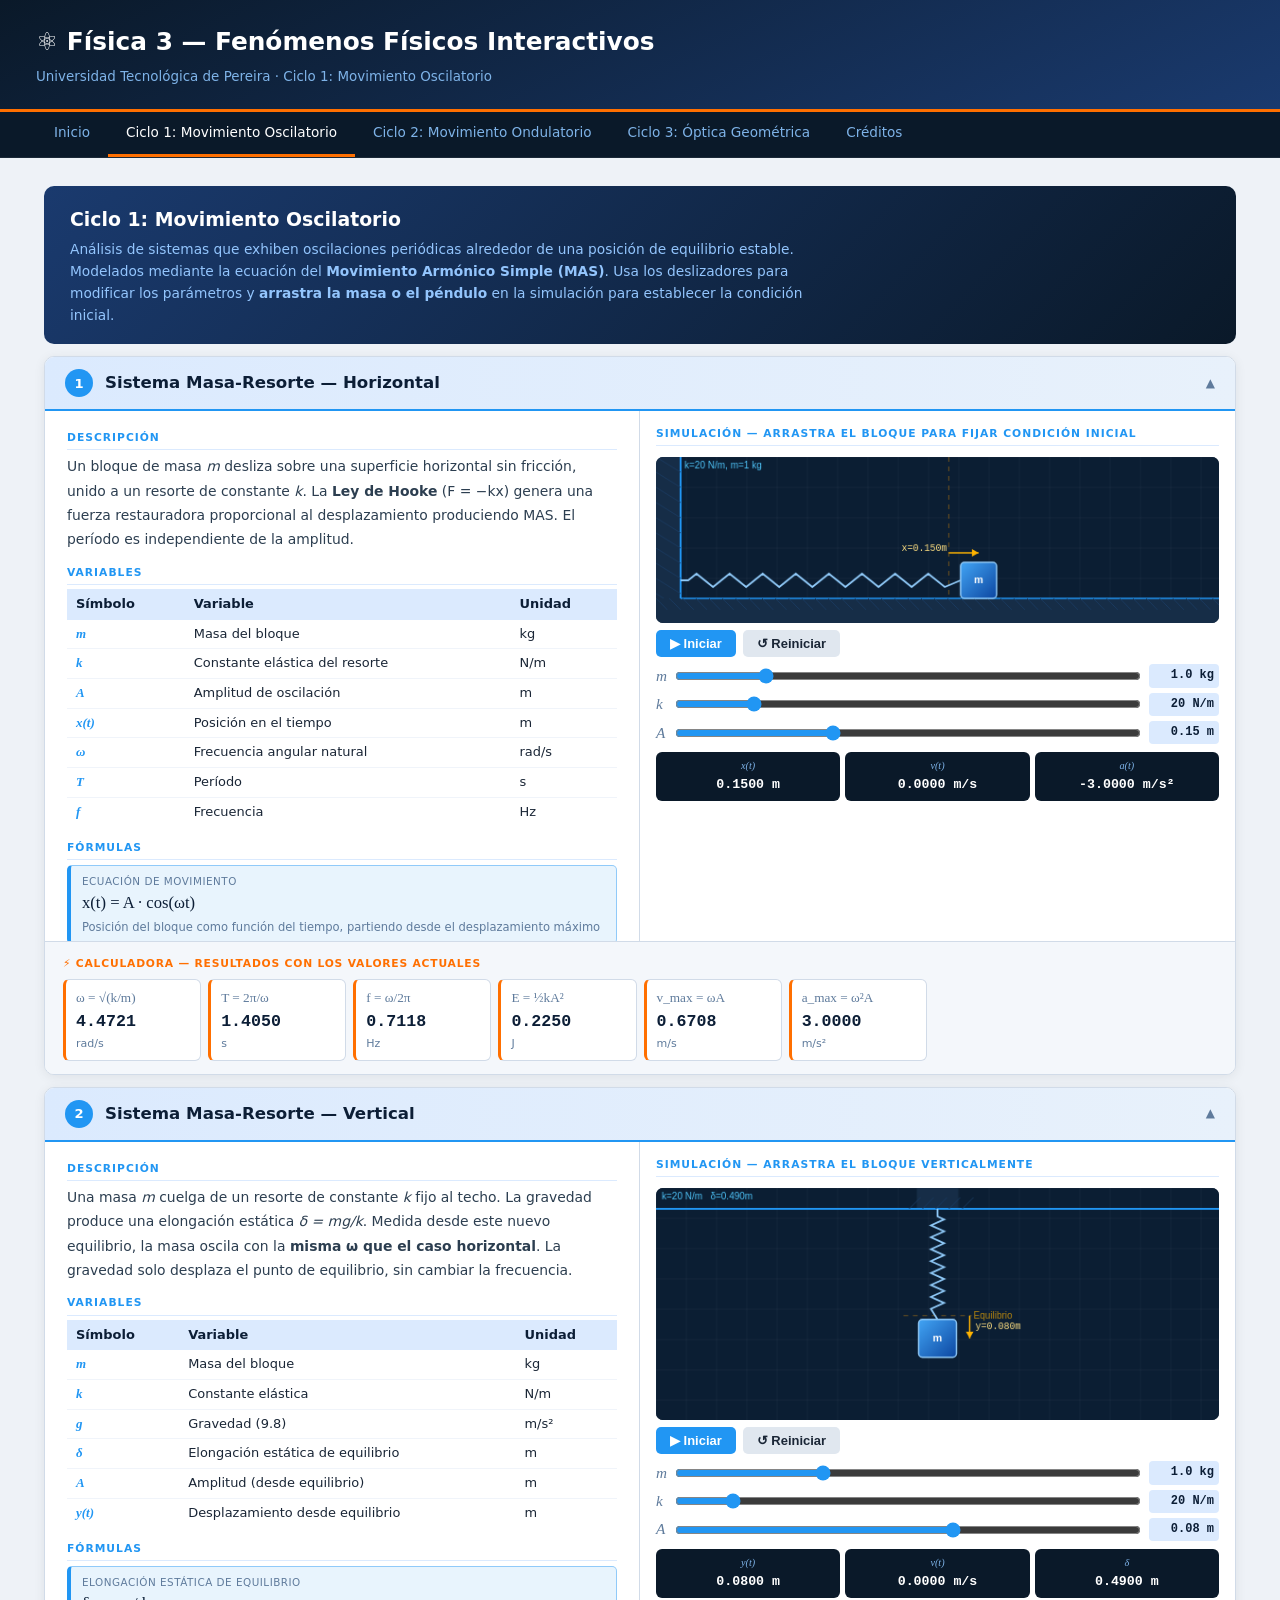
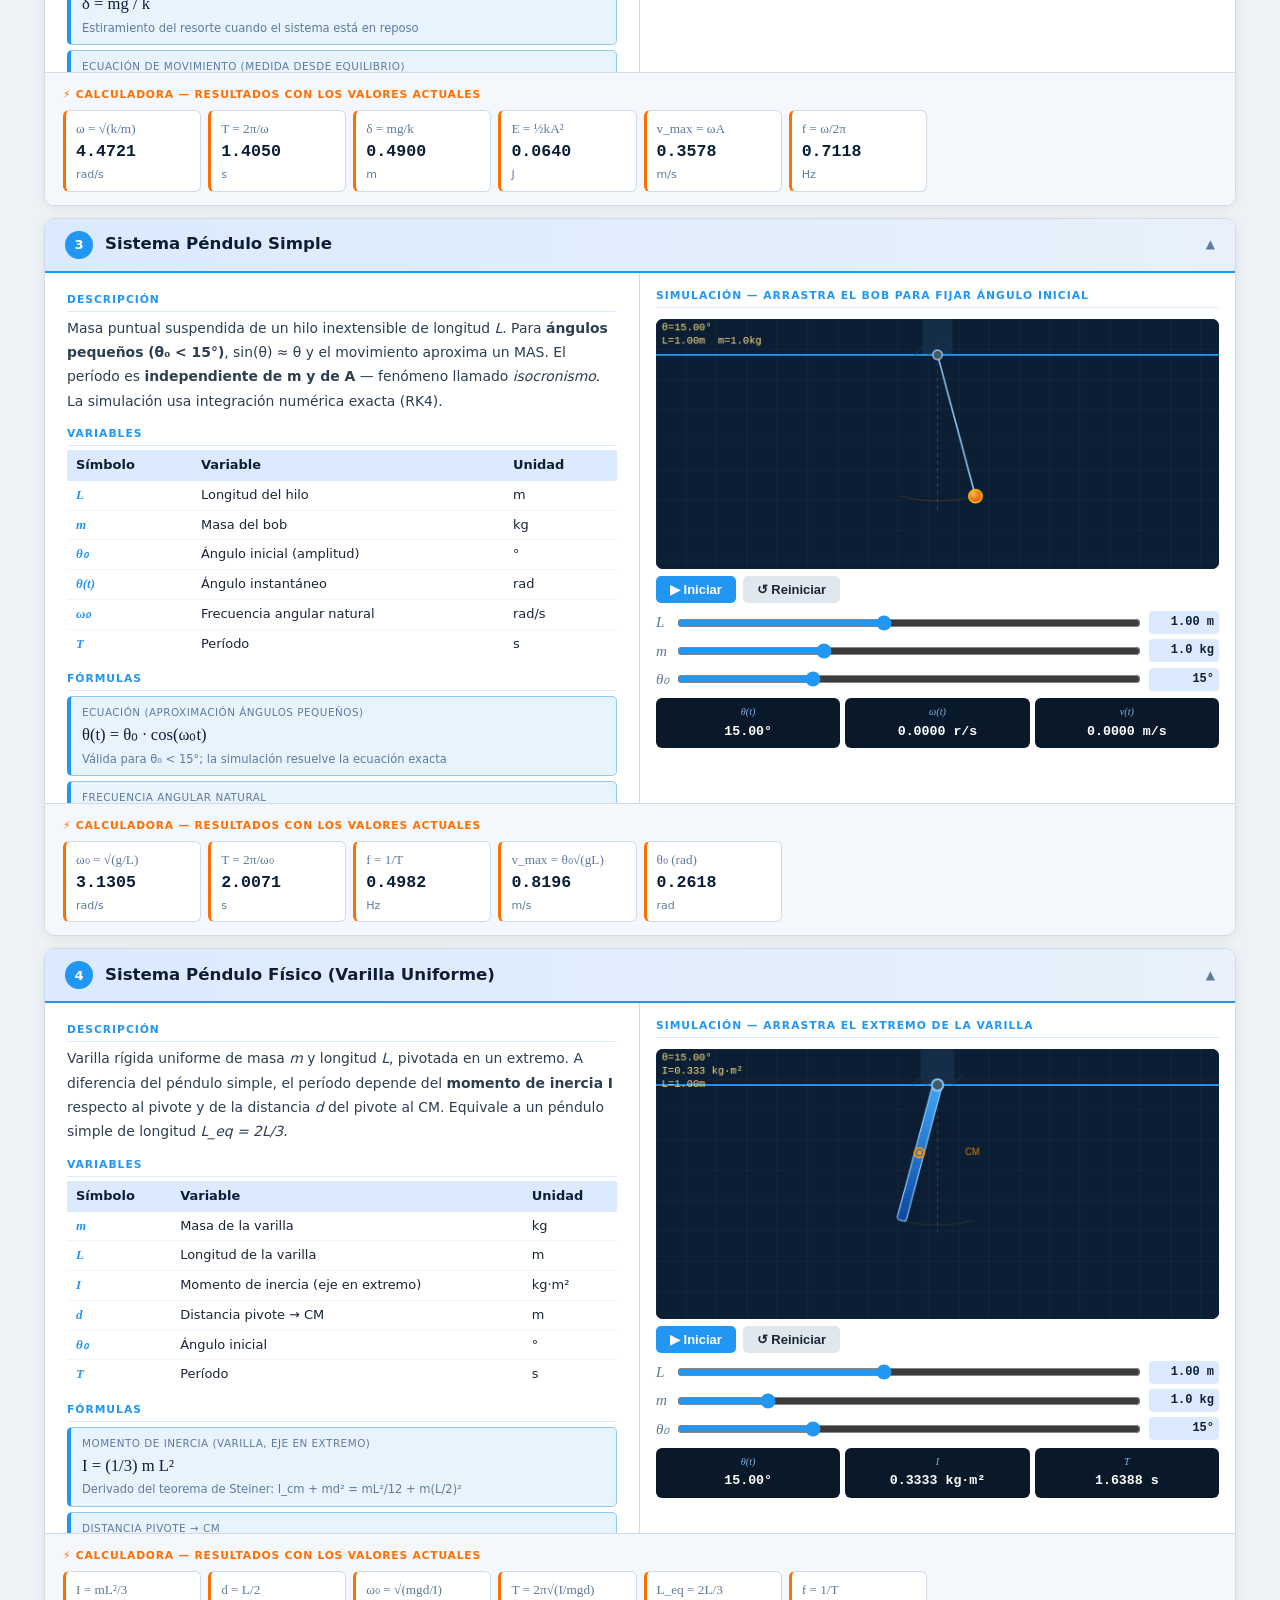
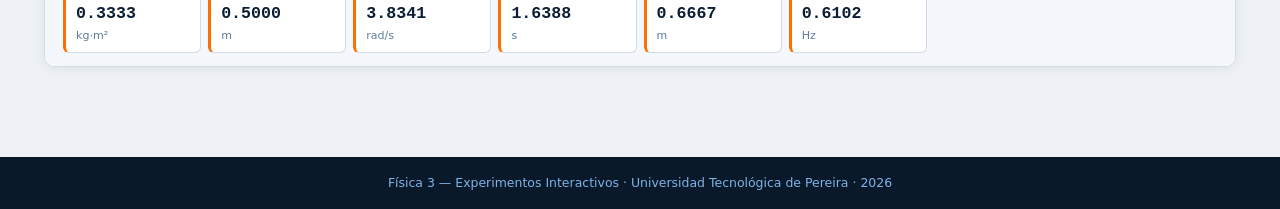
==== commit f5f5b459: "Documenta comentarios de simulaciones" ====
--- a/ciclo1.html
+++ b/ciclo1.html
@@ -21,10 +21,10 @@
   <main>
     <div class="cycle-intro">
       <h2>Ciclo 1: Movimiento Oscilatorio</h2>
-      <p>Análisis de sistemas que exhiben oscilaciones periódicas alrededor de una posición de equilibrio estable. Modelados mediante la ecuación del <strong>Movimiento Armónico Simple (MAS)</strong>. Usa los sliders para modificar los parámetros y <strong>arrastra la masa o el péndulo</strong> en la simulación para establecer la condición inicial.</p>
+      <p>Análisis de sistemas que exhiben oscilaciones periódicas alrededor de una posición de equilibrio estable. Modelados mediante la ecuación del <strong>Movimiento Armónico Simple (MAS)</strong>. Usa los deslizadores para modificar los parámetros y <strong>arrastra la masa o el péndulo</strong> en la simulación para establecer la condición inicial.</p>
     </div>
 
-    <!-- EXP 1 -->
+    <!-- C Experimento 1 -->
     <article class="card">
       <div class="chdr" onclick="tog(1)"><div class="cnum">1</div><h3>Sistema Masa-Resorte — Horizontal</h3><span class="ico" id="i1">▲</span></div>
       <div class="cbody" id="b1">
@@ -69,7 +69,7 @@
       </div>
     </article>
 
-    <!-- EXP 2 -->
+    <!-- C Experimento 2 -->
     <article class="card">
       <div class="chdr" onclick="tog(2)"><div class="cnum">2</div><h3>Sistema Masa-Resorte — Vertical</h3><span class="ico" id="i2">▲</span></div>
       <div class="cbody" id="b2">
@@ -113,7 +113,7 @@
       </div>
     </article>
 
-    <!-- EXP 3 -->
+    <!-- C Experimento 3 -->
     <article class="card">
       <div class="chdr" onclick="tog(3)"><div class="cnum">3</div><h3>Sistema Péndulo Simple</h3><span class="ico" id="i3">▲</span></div>
       <div class="cbody" id="b3">
@@ -157,7 +157,7 @@
       </div>
     </article>
 
-    <!-- EXP 4 -->
+    <!-- C Experimento 4 -->
     <article class="card">
       <div class="chdr" onclick="tog(4)"><div class="cnum">4</div><h3>Sistema Péndulo Físico (Varilla Uniforme)</h3><span class="ico" id="i4">▲</span></div>
       <div class="cbody" id="b4">
@@ -203,7 +203,7 @@
   </main>
   <footer>Física 3 — Experimentos Interactivos · Universidad Tecnológica de Pereira · 2026</footer>
 
-  <!-- Scripts: orden obligatorio -->
+  <!-- C Archivos de script: orden obligatorio -->
   <script src="js/utils.js"></script>
   <script src="js/main.js"></script>
   <script src="js/resorte-horizontal.js"></script>
--- a/css/styles.css
+++ b/css/styles.css
@@ -19,7 +19,7 @@
   line-height: 1.6;
 }
 
-/* ── Header ─────────────────────────────────────── */
+/* C ── Encabezado ─────────────────────────────────── */
 header {
   background: linear-gradient(155deg, #0a1929, #1a3a6e);
   color: #fff;
@@ -29,7 +29,7 @@
 header h1 { font-size: 1.55rem; font-weight: 700; }
 header p  { color: #7eb3e8; font-size: .84rem; margin-top: 4px; }
 
-/* ── Nav ─────────────────────────────────────────── */
+/* C ── Navegación ─────────────────────────────────── */
 nav {
   background: #0a1929;
   display: flex;
@@ -51,10 +51,10 @@
 nav a:hover { color: #fff; }
 nav .lk   { color: #2e4a6a; cursor: default; }
 
-/* ── Main ────────────────────────────────────────── */
+/* C ── Contenido principal ─────────────────────────── */
 main { max-width: 1220px; margin: 0 auto; padding: 28px 14px; }
 
-/* ── Hub (index) ────────────────────────────────── */
+/* C ── Tarjetas de inicio ─────────────────────────── */
 .hub-grid {
   display: grid;
   grid-template-columns: repeat(auto-fill, minmax(240px, 1fr));
@@ -85,7 +85,7 @@
 .hub-card p   { font-size: .84rem; color: var(--muted); }
 .hub-btn      { display: inline-block; margin-top: 14px; color: var(--lb); font-weight: 600; font-size: .85rem; }
 
-/* ── Cycle intro ─────────────────────────────────── */
+/* C ── Introducción de ciclo ───────────────────────── */
 .cycle-intro {
   background: linear-gradient(135deg, #1a3a6e, #0a1929);
   color: #fff;
@@ -96,7 +96,7 @@
 .cycle-intro h2 { font-size: 1.18rem; margin-bottom: 4px; }
 .cycle-intro p  { color: #93c5fd; font-size: .86rem; max-width: 740px; }
 
-/* ── Card ────────────────────────────────────────── */
+/* C ── Tarjeta desplegable ─────────────────────────── */
 .card {
   background: var(--card);
   border: 1px solid var(--bdr);
@@ -128,7 +128,7 @@
 .chdr h3 { color: var(--navy); font-size: 1.04rem; flex: 1; }
 .ico     { color: var(--muted); font-size: .75rem; margin-left: auto; }
 
-/* ── Experiment grid ─────────────────────────────── */
+/* C ── Cuadrícula de experimento ───────────────────── */
 .egrid {
   display: grid;
   grid-template-columns: 1fr 1fr;
@@ -146,7 +146,7 @@
 }
 .scol { padding: 14px 16px; display: flex; flex-direction: column; gap: 7px; }
 
-/* ── Info labels ─────────────────────────────────── */
+/* C ── Etiquetas informativas ──────────────────────── */
 .lbl {
   font-size: .67rem; font-weight: 700;
   letter-spacing: 1px; text-transform: uppercase;
@@ -158,14 +158,14 @@
 .lbl:first-child { margin-top: 0; }
 .desc { font-size: .87rem; color: #2c3e50; line-height: 1.75; }
 
-/* ── Variables table ─────────────────────────────── */
+/* C ── Tabla de variables ──────────────────────────── */
 .vt { width: 100%; border-collapse: collapse; font-size: .81rem; margin-top: 4px; }
 .vt th { background: #dbeafe; color: var(--navy); font-weight: 600; padding: 5px 9px; text-align: left; }
 .vt td { padding: 4px 9px; border-bottom: 1px solid #f0f4fa; }
 .vt tr:last-child td { border: none; }
 .vs { font-family: 'Times New Roman', serif; font-style: italic; font-weight: 700; color: var(--lb); }
 
-/* ── Formula box ─────────────────────────────────── */
+/* F ── Caja de fórmulas ────────────────────────────── */
 .fb {
   background: #e8f4fd;
   border: 1px solid #90caf9;
@@ -178,7 +178,7 @@
 .fb .fe { font-family: 'Times New Roman', serif; font-size: 1.04rem; color: var(--navy); }
 .fb .fd { font-size: .72rem; color: var(--muted); margin-top: 1px; }
 
-/* ── Simulation canvas ───────────────────────────── */
+/* C ── Lienzo de simulación ────────────────────────── */
 canvas {
   width: 100%;
   background: #0b1e33;
@@ -187,7 +187,7 @@
   cursor: crosshair;
 }
 
-/* ── Buttons ─────────────────────────────────────── */
+/* C ── Botones ─────────────────────────────────────── */
 .ctrls { display: flex; gap: 7px; }
 .btn   { padding: 6px 14px; border: none; border-radius: 5px; cursor: pointer; font-size: .81rem; font-weight: 600; }
 .bgo   { background: var(--lb); color: #fff; }
@@ -195,7 +195,7 @@
 .brs   { background: #e0e7ef; color: var(--text); }
 .brs:hover { background: #cfd8e3; }
 
-/* ── Sliders ─────────────────────────────────────── */
+/* C ── Deslizadores ───────────────────────────────── */
 .sls { display: grid; grid-template-columns: auto 1fr 70px; gap: 4px 8px; align-items: center; }
 .sls label { font-family: 'Times New Roman', serif; font-style: italic; font-size: .95rem; color: var(--muted); }
 .sls input { accent-color: var(--lb); }
@@ -205,13 +205,13 @@
   padding: 2px 5px; border-radius: 4px; text-align: right;
 }
 
-/* ── Readout row ─────────────────────────────────── */
+/* C ── Fila de resultados ──────────────────────────── */
 .rdout { display: grid; grid-template-columns: repeat(3, 1fr); gap: 5px; }
 .ri    { background: #0a1929; color: #fff; border-radius: 6px; padding: 6px 8px; text-align: center; }
 .ri .rl { font-size: .64rem; color: #7eb3e8; font-family: 'Times New Roman', serif; font-style: italic; }
 .ri .rv { font-family: monospace; font-size: .83rem; font-weight: 600; }
 
-/* ── Calculator ──────────────────────────────────── */
+/* C ── Calculadora ─────────────────────────────────── */
 .calc  { background: #f4f7fb; border-top: 1px solid var(--bdr); padding: 13px 18px; }
 .cttl  { font-size: .67rem; font-weight: 700; text-transform: uppercase; letter-spacing: .8px; color: var(--acc); margin-bottom: 7px; }
 .cgrid { display: grid; grid-template-columns: repeat(auto-fill, minmax(138px, 1fr)); gap: 7px; }
@@ -220,7 +220,7 @@
 .ci .cv { font-size: 1.04rem; font-weight: 700; color: var(--navy); font-family: monospace; }
 .ci .cu { font-size: .69rem; color: var(--muted); }
 
-/* ── Locked card ─────────────────────────────────── */
+/* C ── Tarjeta bloqueada ───────────────────────────── */
 .lcard {
   background: var(--card); border: 2px dashed var(--bdr);
   border-radius: 10px; padding: 36px;
@@ -228,7 +228,7 @@
   margin: 10px 0;
 }
 
-/* ── Footer ──────────────────────────────────────── */
+/* C ── Pie de página ───────────────────────────────── */
 footer {
   background: #0a1929; color: #7eb3e8;
   text-align: center; padding: 16px;
